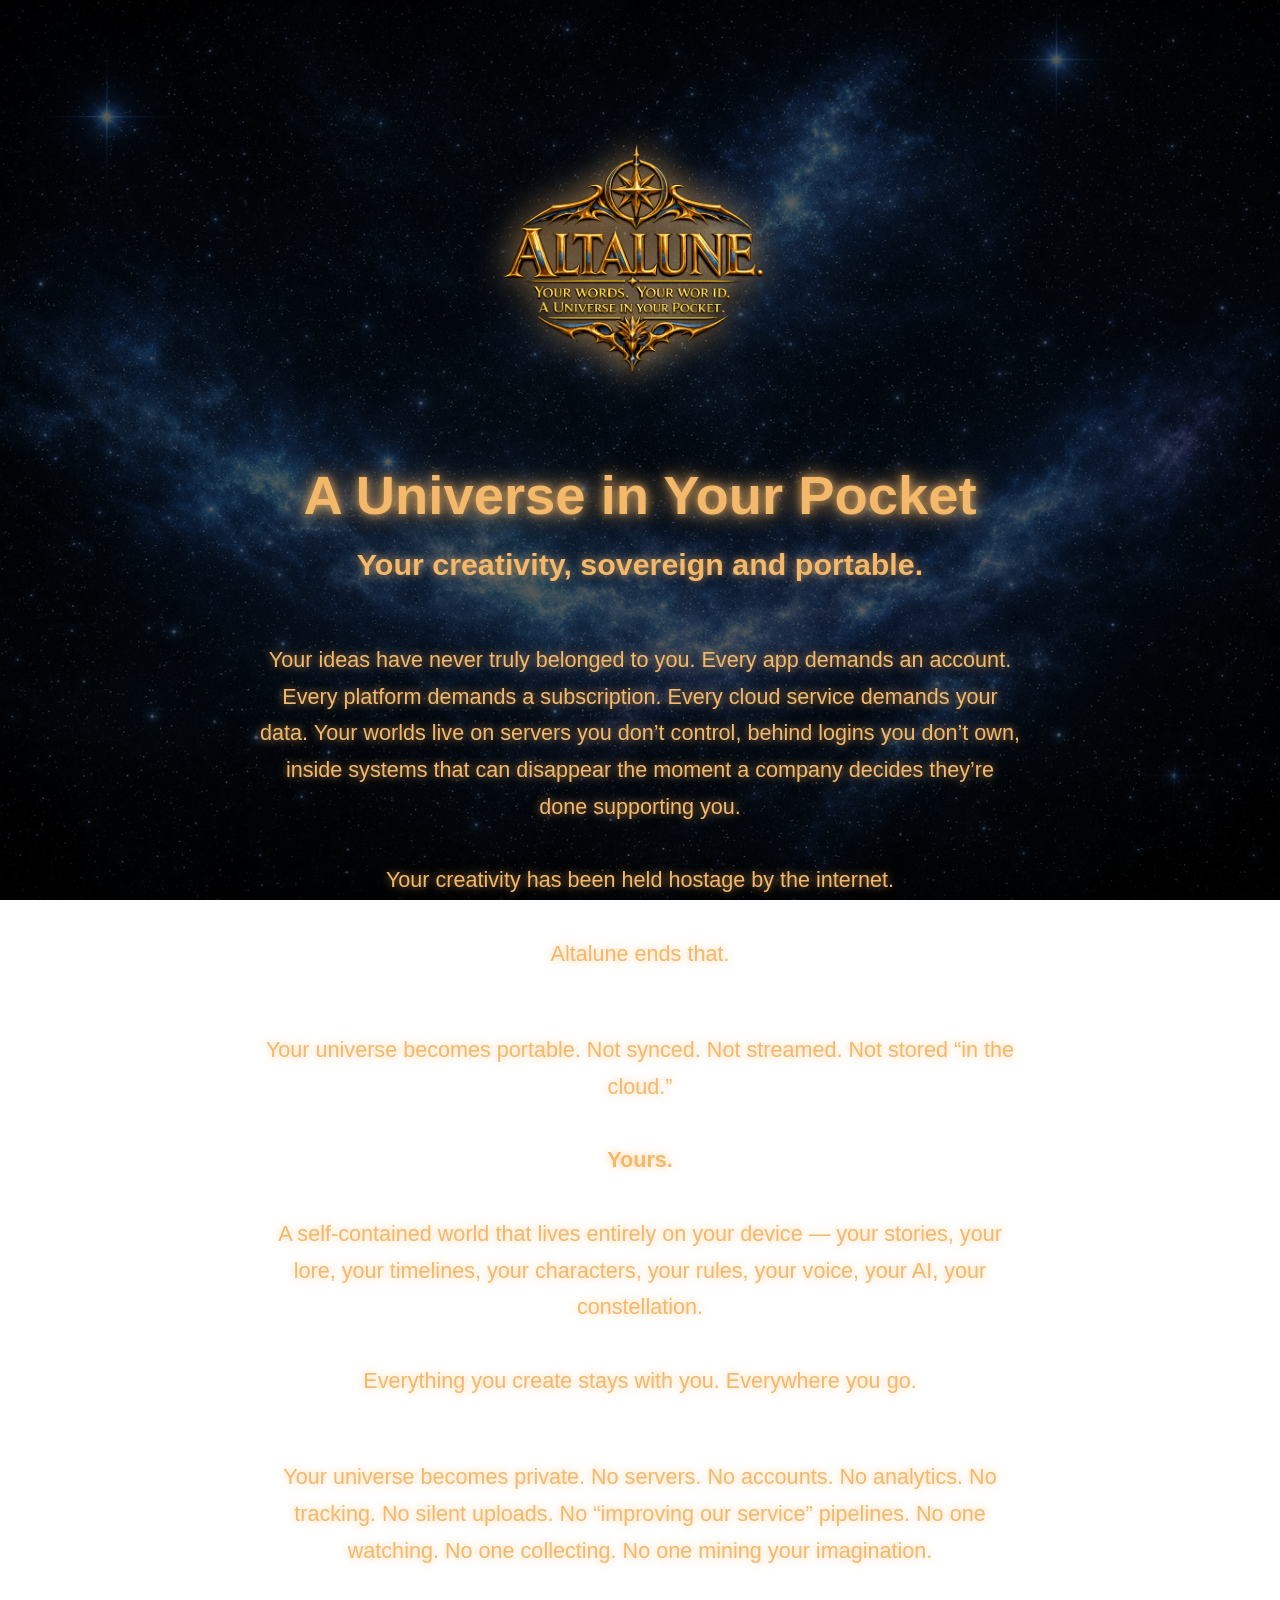
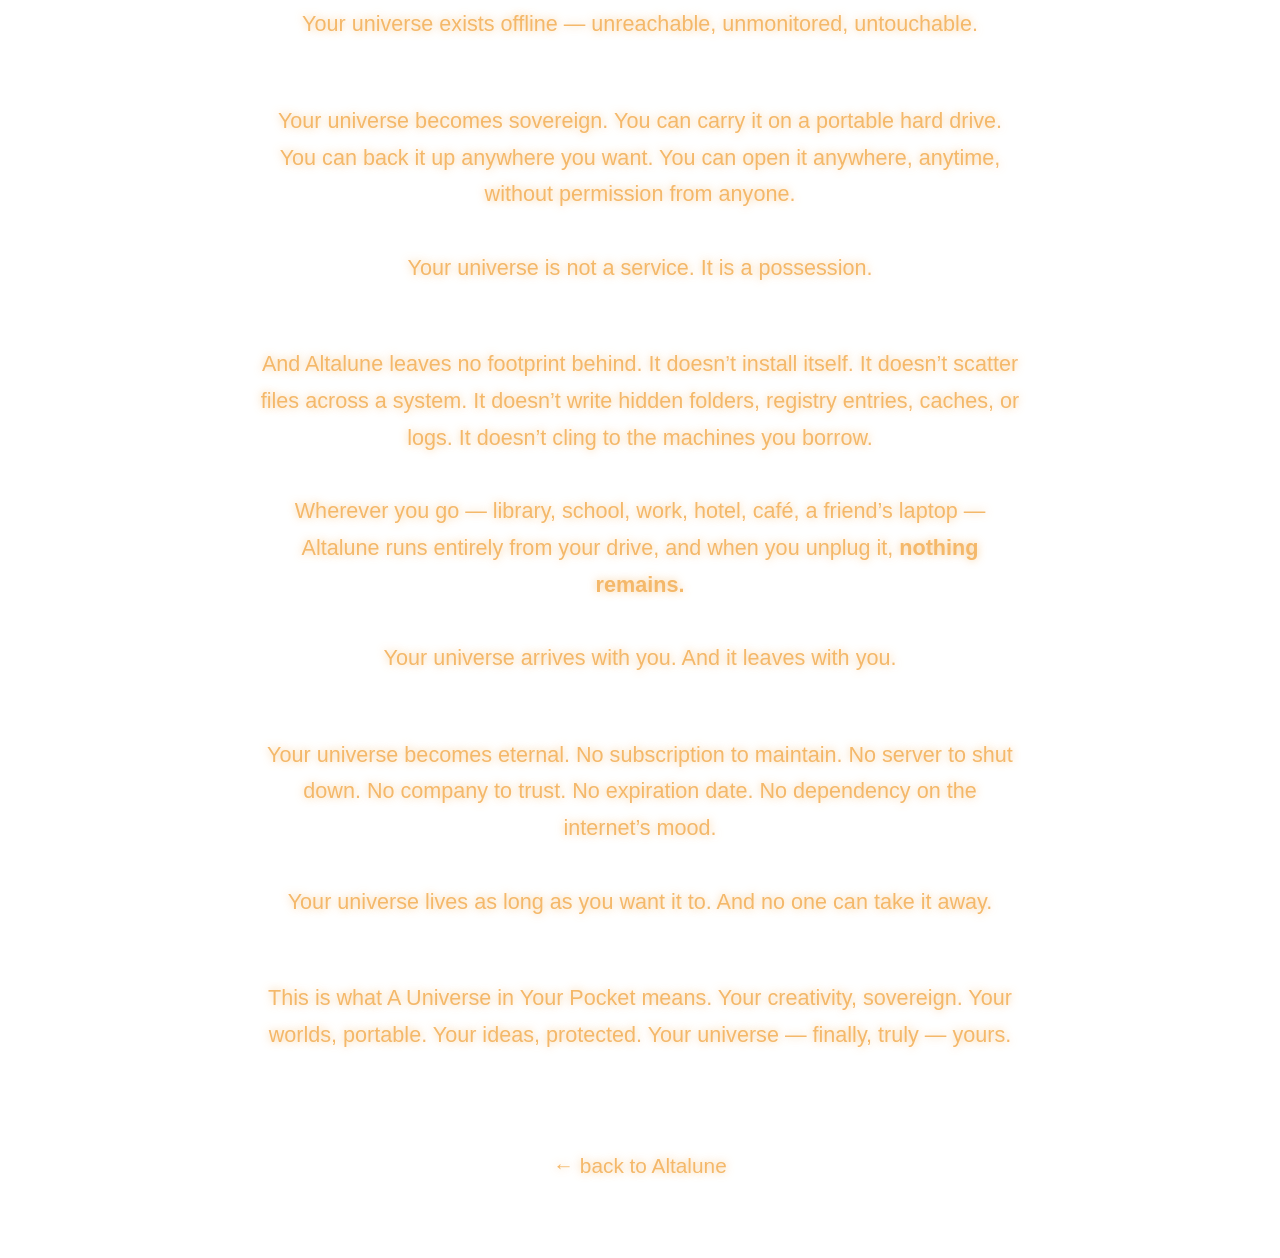
==== universe-in-your-pocket/index.html @ b6b68505 "Create index.html" ====
<!DOCTYPE html>
<html lang="en">
<head>
    <meta charset="UTF-8">
    <meta name="viewport" content="width=device-width, initial-scale=1.0">
    <title>A Universe in Your Pocket — Altalune</title>

    <style>
        :root {
            --bronze: #f4b86a;
            --bronze-deep: #d89a4f;
            --glow-outer: 0 0 22px rgba(244, 184, 106, 0.95);
            --glow-inner: 0 0 8px rgba(244, 184, 106, 0.75);
        }

        body {
            margin: 0;
            padding: 0;
            background: url("../assets/starfield.png") no-repeat center center fixed;
            background-size: cover;
            font-family: "Segoe UI", sans-serif;
            color: var(--bronze);
            text-align: center;
            overflow-x: hidden;
        }

        .overlay {
            position: fixed;
            top: 0;
            left: 0;
            width: 100%;
            height: 100%;
            background: rgba(0, 0, 0, 0.65);
            pointer-events: none;
            z-index: 1;
        }

        .container {
            position: relative;
            z-index: 2;
            max-width: 900px;
            margin: 0 auto;
            padding: 80px 20px;
        }

        .title {
            font-size: 3.4rem;
            font-weight: 700;
            margin-bottom: 20px;
            color: var(--bronze);
            text-shadow: var(--glow-outer), var(--glow-inner);
        }

        .subtitle {
            font-size: 1.9rem;
            font-weight: 600;
            margin-bottom: 60px;
            color: var(--bronze);
            text-shadow: var(--glow-inner);
        }

        .section {
            max-width: 760px;
            margin: 0 auto 60px;
            font-size: 1.35rem;
            line-height: 1.7;
            text-shadow: var(--glow-inner);
        }

        .logo {
            margin: 60px auto 80px;
            max-width: 360px;
            filter: drop-shadow(0 0 18px rgba(244, 184, 106, 0.8));
        }

        a.back {
            display: inline-block;
            margin-top: 40px;
            font-size: 1.3rem;
            color: var(--bronze);
            text-decoration: none;
            text-shadow: var(--glow-inner);
            transition: 0.3s ease;
        }

        a.back:hover {
            text-shadow: var(--glow-outer), var(--glow-inner);
            transform: scale(1.05);
        }
    </style>
</head>

<body>

    <div class="overlay"></div>

    <div class="container">

        <img src="../assets/logo only.png" alt="Altalune Logo" class="logo">

        <div class="title">A Universe in Your Pocket</div>
        <div class="subtitle">Your creativity, sovereign and portable.</div>

        <!-- PAIN -->
        <div class="section">
            Your ideas have never truly belonged to you.  
            Every app demands an account.  
            Every platform demands a subscription.  
            Every cloud service demands your data.  
            Your worlds live on servers you don’t control, behind logins you don’t own, inside systems that can disappear the moment a company decides they’re done supporting you.
            <br><br>
            Your creativity has been held hostage by the internet.
            <br><br>
            Altalune ends that.
        </div>

        <!-- PORTABILITY -->
        <div class="section">
            Your universe becomes portable.  
            Not synced.  
            Not streamed.  
            Not stored “in the cloud.”  
            <br><br>
            <strong>Yours.</strong>
            <br><br>
            A self‑contained world that lives entirely on your device —  
            your stories, your lore, your timelines, your characters, your rules, your voice, your AI, your constellation.
            <br><br>
            Everything you create stays with you.  
            Everywhere you go.
        </div>

        <!-- PRIVACY -->
        <div class="section">
            Your universe becomes private.  
            No servers.  
            No accounts.  
            No analytics.  
            No tracking.  
            No silent uploads.  
            No “improving our service” pipelines.  
            No one watching.  
            No one collecting.  
            No one mining your imagination.
            <br><br>
            Your universe exists offline — unreachable, unmonitored, untouchable.
        </div>

        <!-- SOVEREIGNTY -->
        <div class="section">
            Your universe becomes sovereign.  
            You can carry it on a portable hard drive.  
            You can back it up anywhere you want.  
            You can open it anywhere, anytime, without permission from anyone.
            <br><br>
            Your universe is not a service.  
            It is a possession.
        </div>

        <!-- NO FOOTPRINT -->
        <div class="section">
            And Altalune leaves no footprint behind.  
            It doesn’t install itself.  
            It doesn’t scatter files across a system.  
            It doesn’t write hidden folders, registry entries, caches, or logs.  
            It doesn’t cling to the machines you borrow.
            <br><br>
            Wherever you go — library, school, work, hotel, café, a friend’s laptop —  
            Altalune runs entirely from your drive,  
            and when you unplug it,  
            <strong>nothing remains.</strong>
            <br><br>
            Your universe arrives with you.  
            And it leaves with you.
        </div>

        <!-- ETERNAL -->
        <div class="section">
            Your universe becomes eternal.  
            No subscription to maintain.  
            No server to shut down.  
            No company to trust.  
            No expiration date.  
            No dependency on the internet’s mood.
            <br><br>
            Your universe lives as long as you want it to.  
            And no one can take it away.
        </div>

        <!-- CLOSING -->
        <div class="section">
            This is what A Universe in Your Pocket means.  
            Your creativity, sovereign.  
            Your worlds, portable.  
            Your ideas, protected.  
            Your universe — finally, truly — yours.
        </div>

        <a href="/" class="back">← back to Altalune</a>

    </div>

</body>
</html>
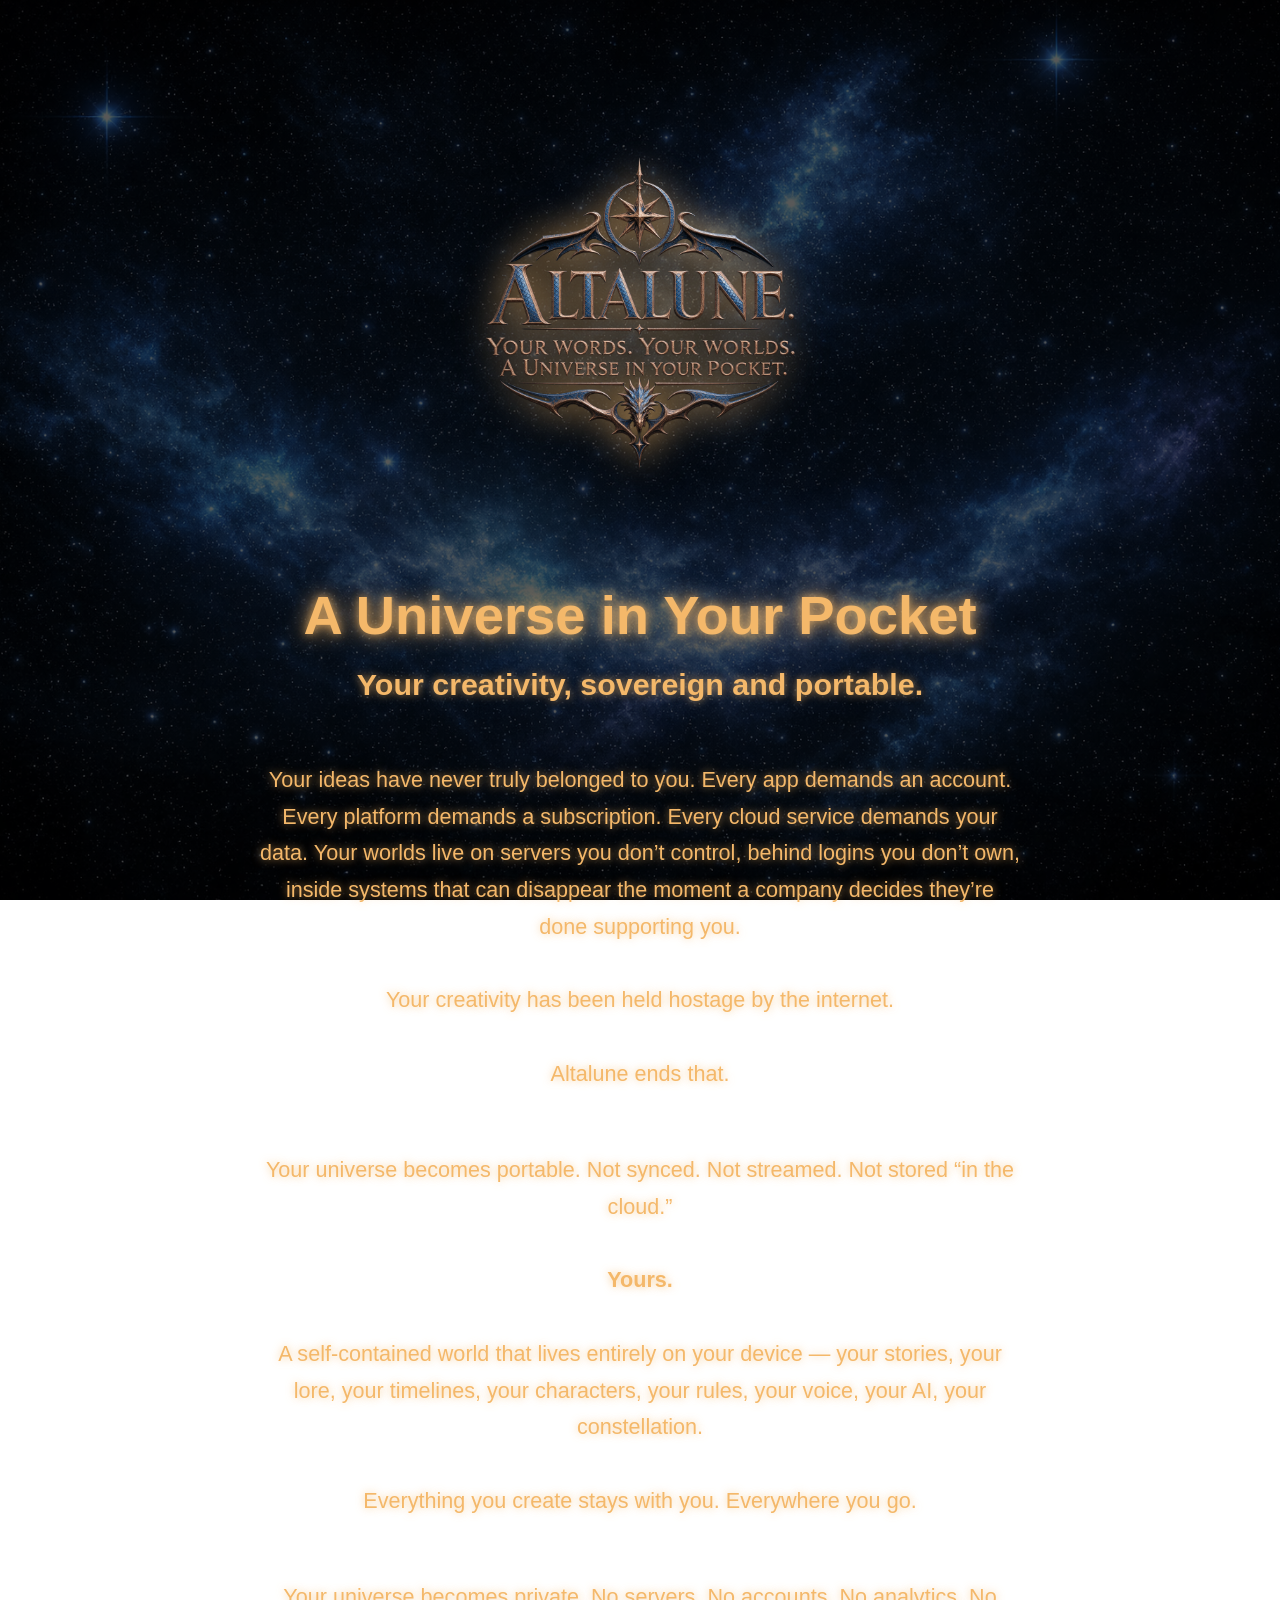
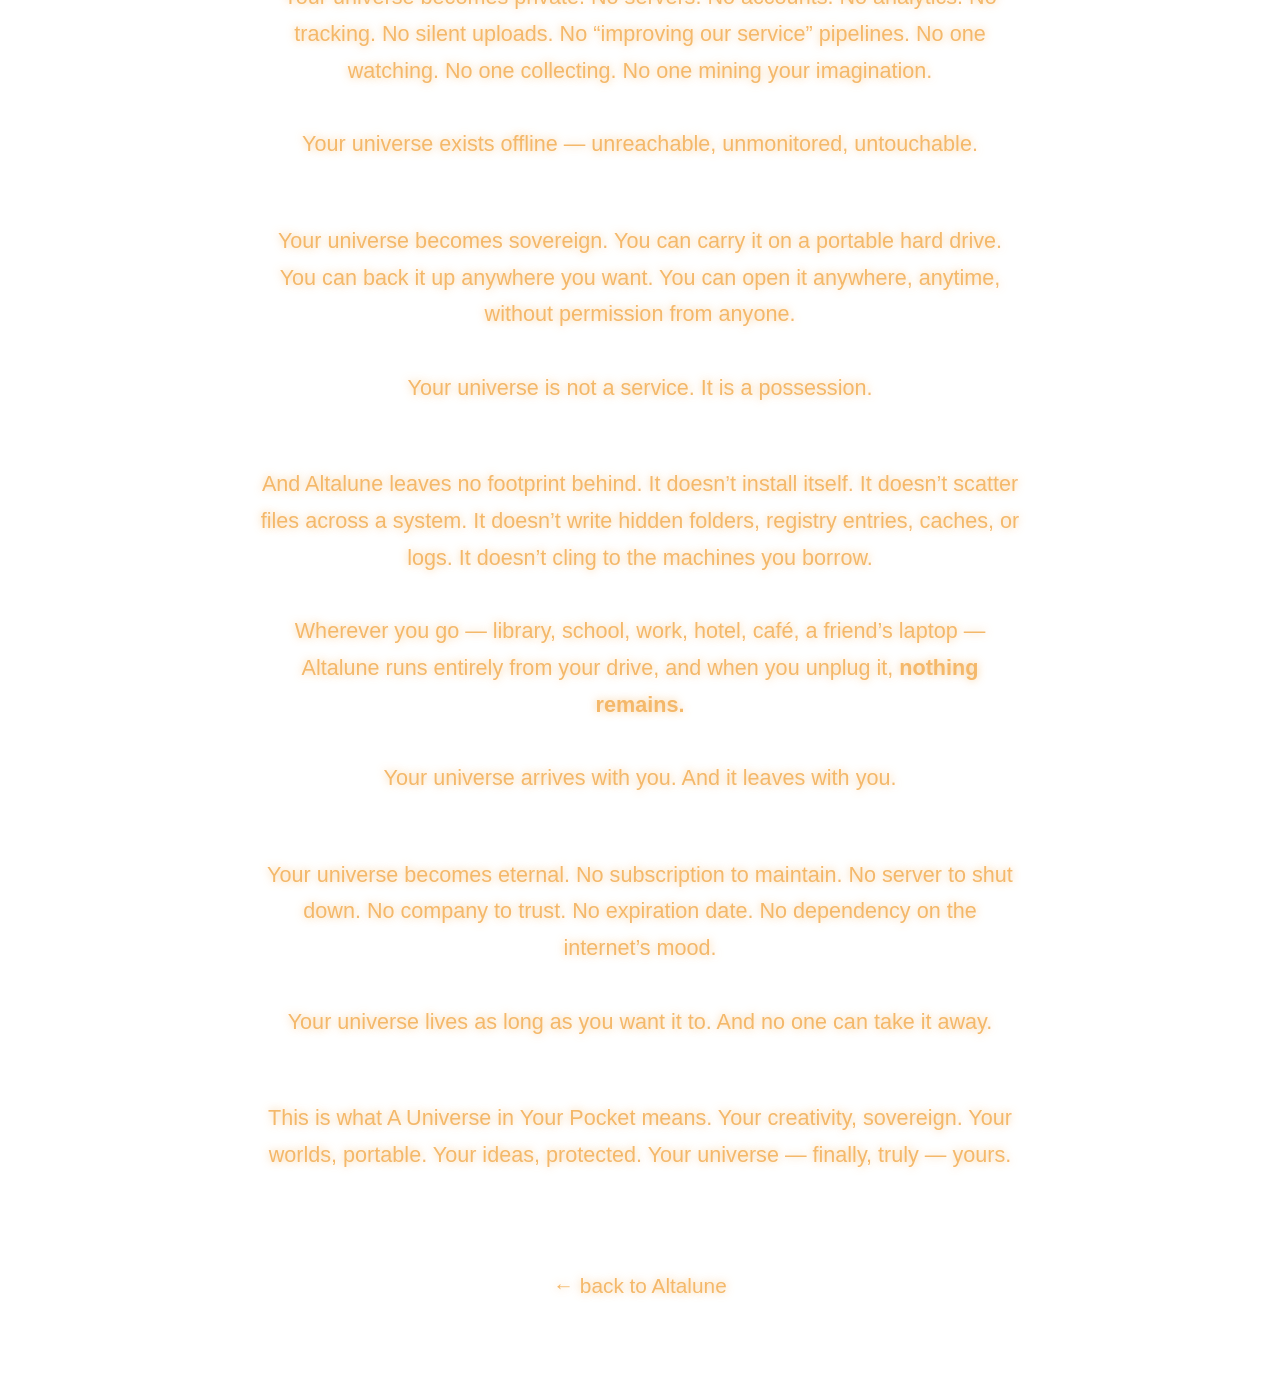
==== commit a019b66f: "Fix gate layout sizing/position and repair page asset links" ====
--- a/universe-in-your-pocket/index.html
+++ b/universe-in-your-pocket/index.html
@@ -96,7 +96,7 @@
 
     <div class="container">
 
-        <img src="../assets/logo only.png" alt="Altalune Logo" class="logo">
+        <img src="../assets/altalue logo.png" alt="Altalune Logo" class="logo">
 
         <div class="title">A Universe in Your Pocket</div>
         <div class="subtitle">Your creativity, sovereign and portable.</div>
@@ -196,7 +196,7 @@
             Your universe — finally, truly — yours.
         </div>
 
-        <a href="/" class="back">← back to Altalune</a>
+        <a href="../index.html" class="back">← back to Altalune</a>
 
     </div>
 
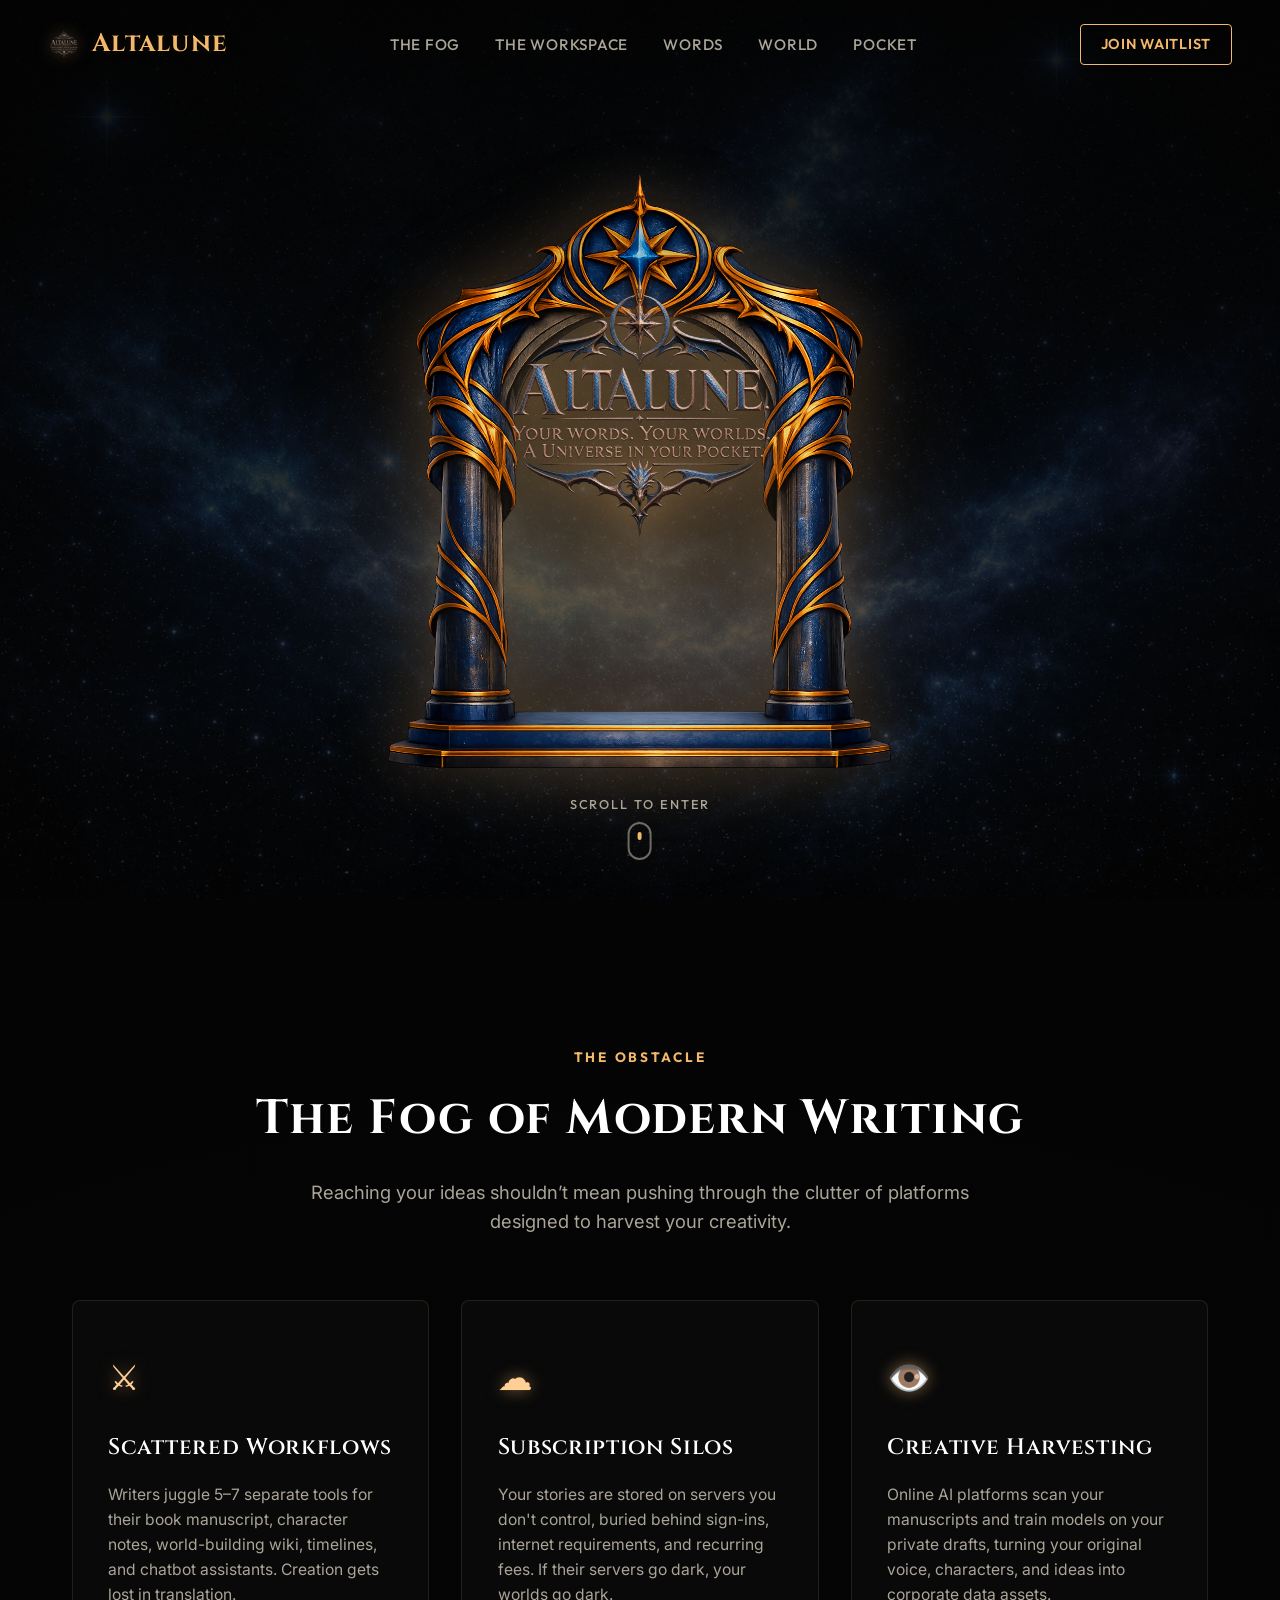
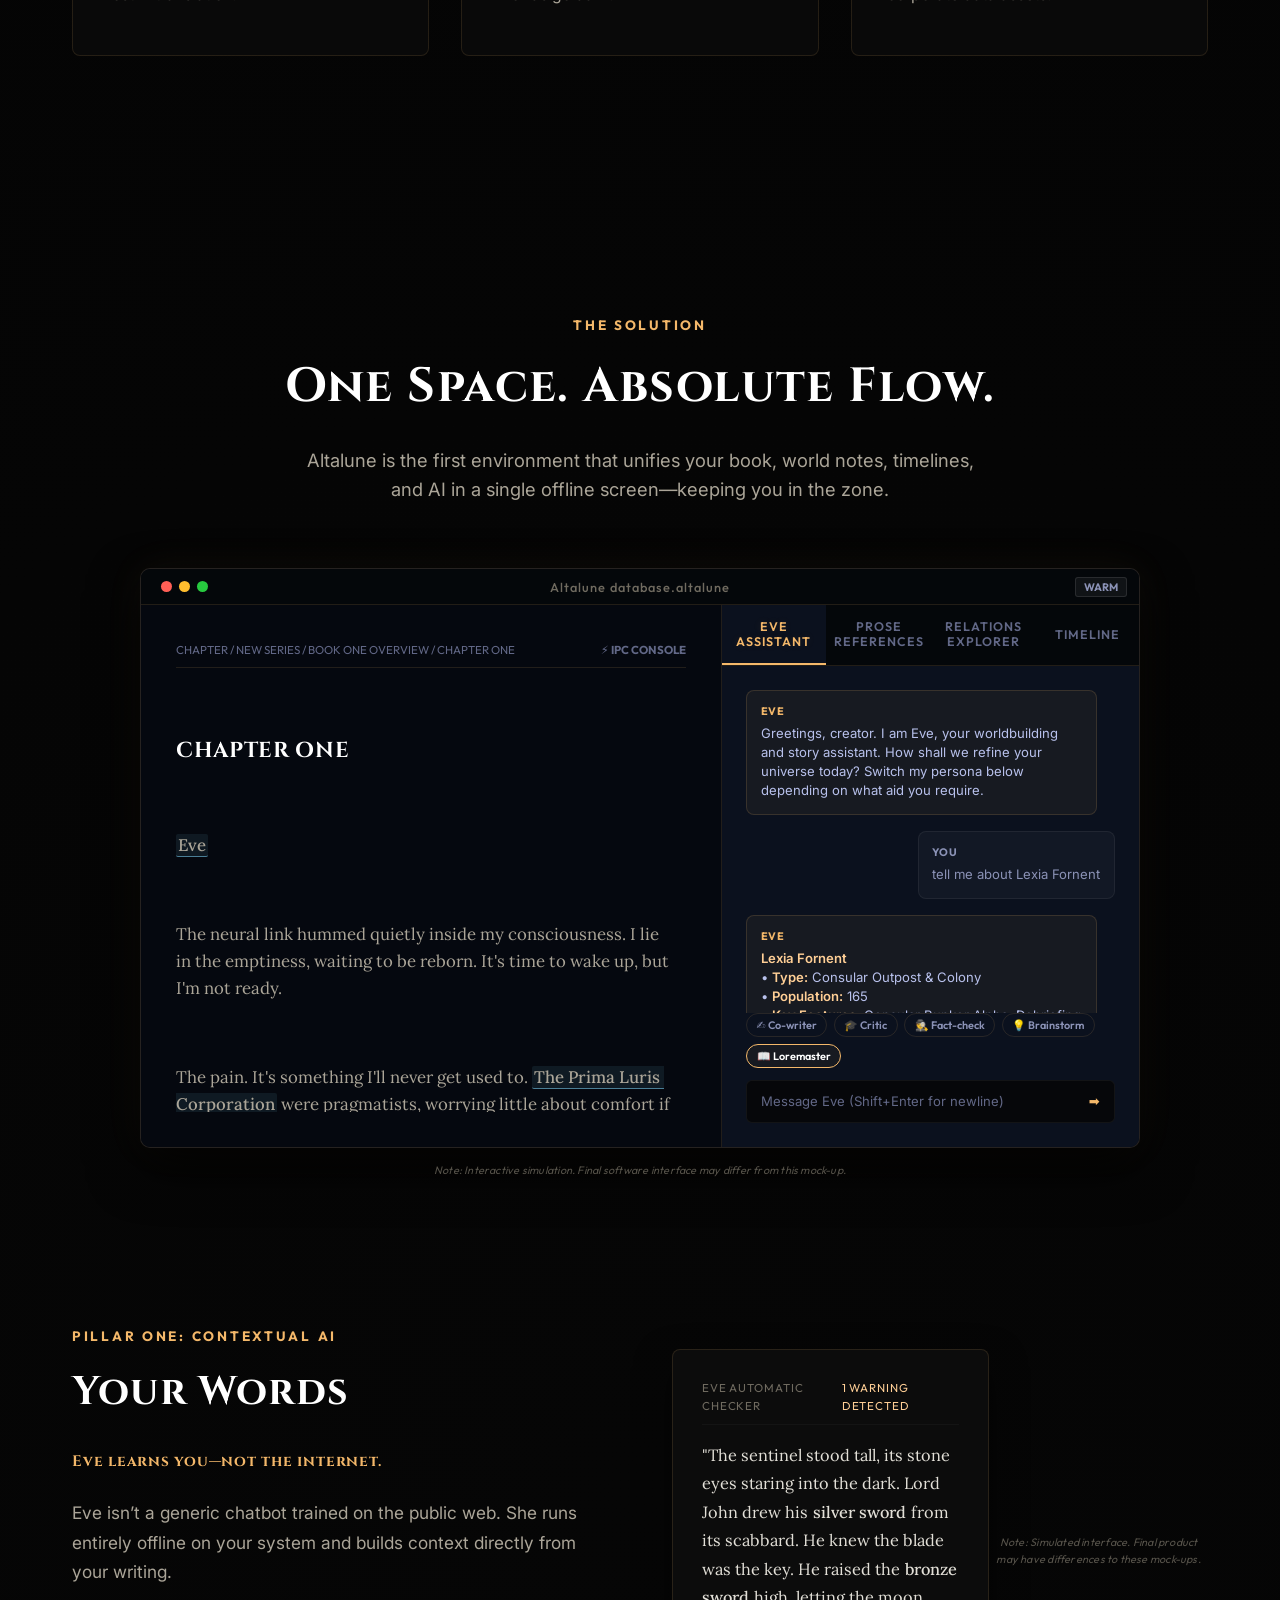
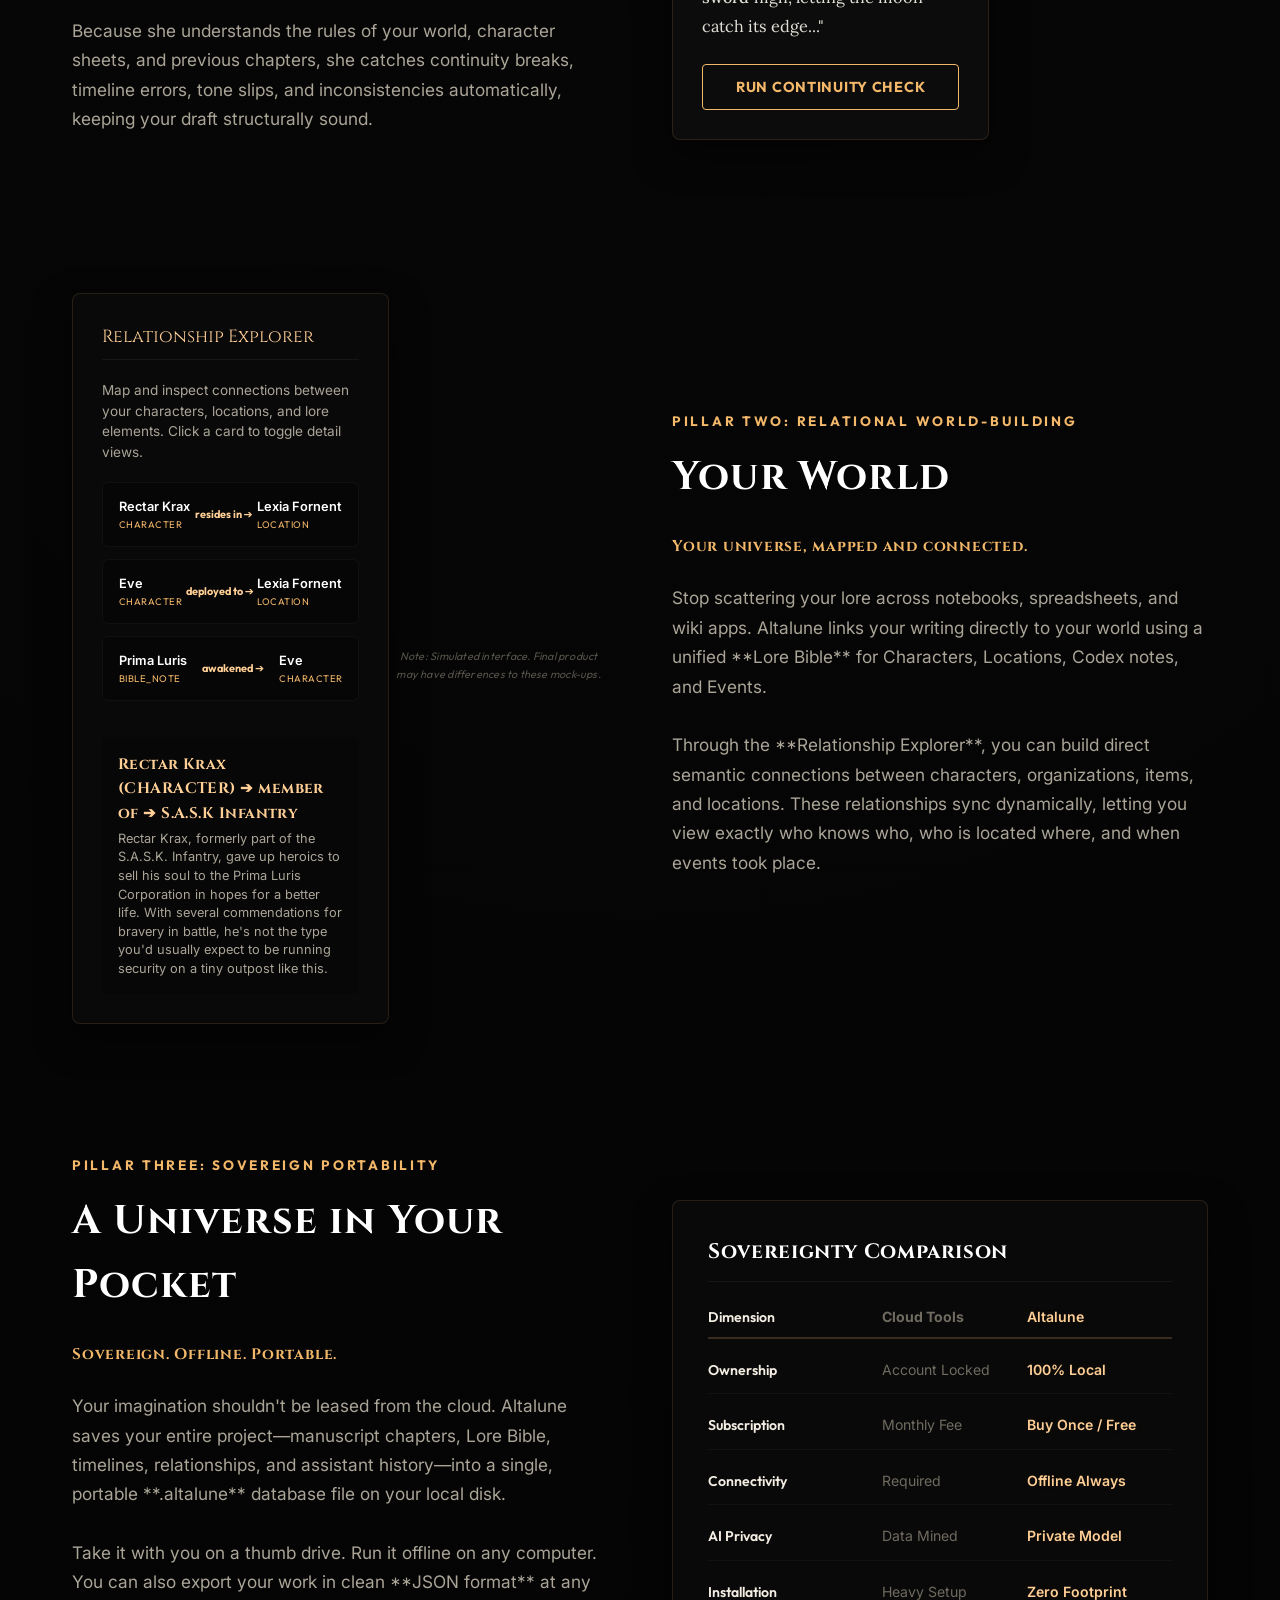
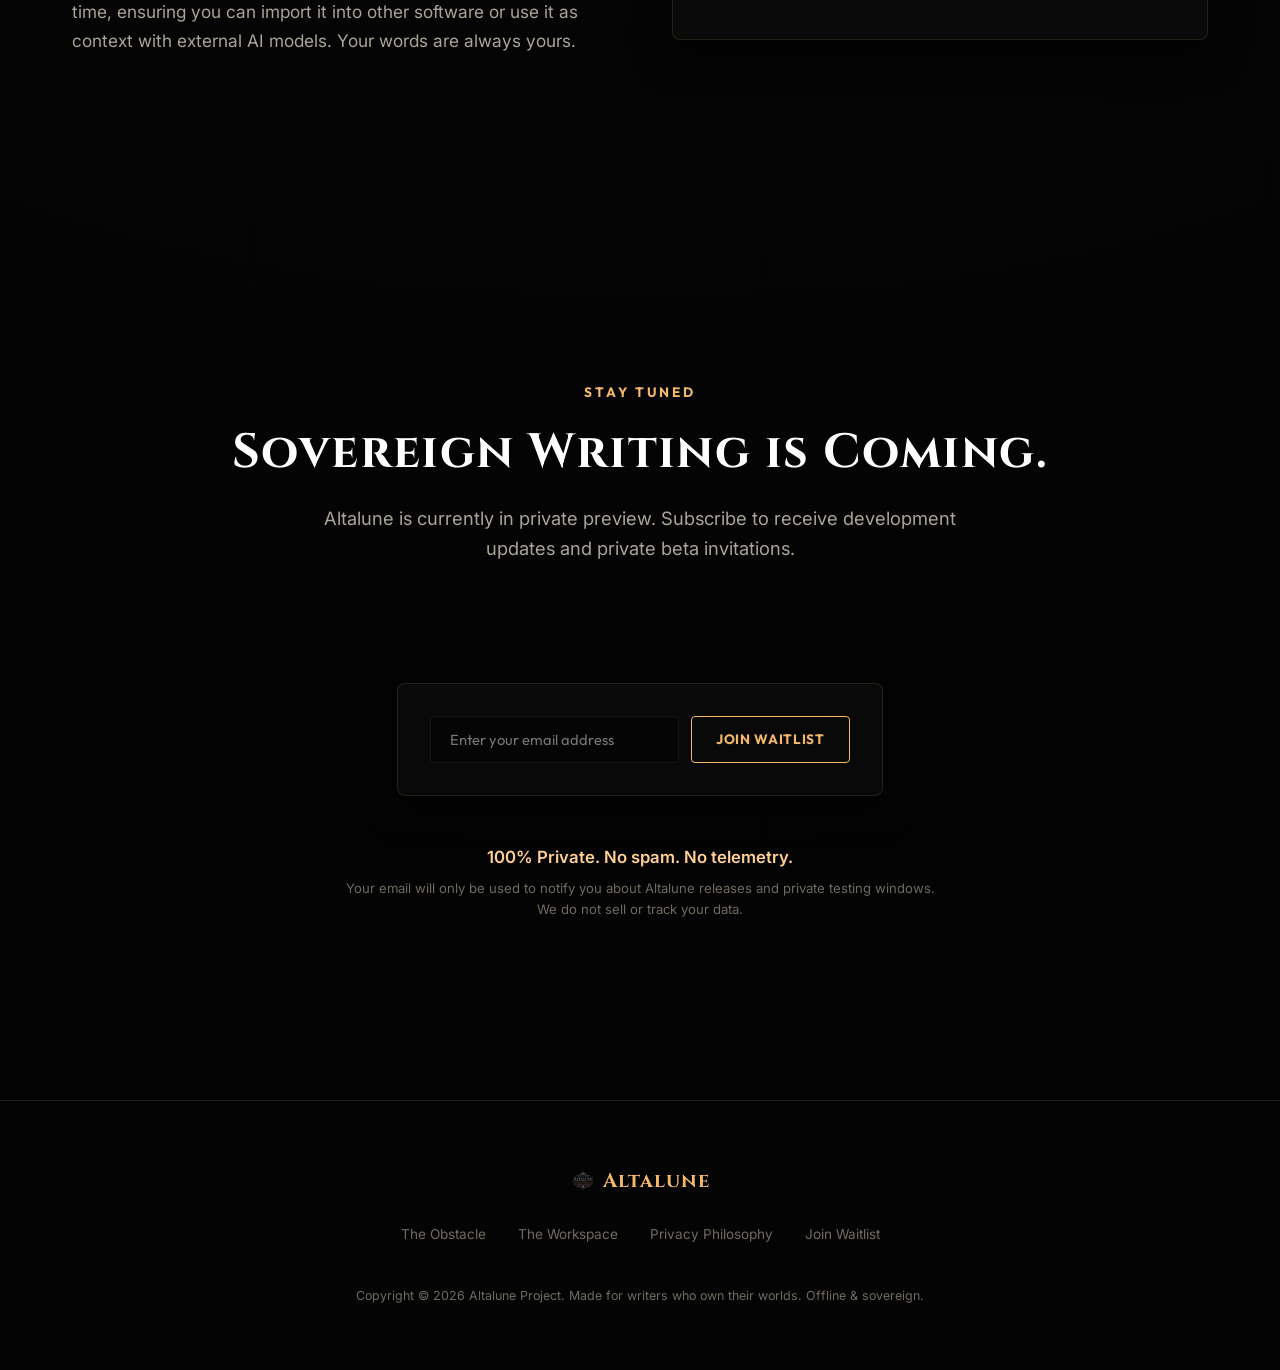
==== commit b1c8bbb8: "total re-design of website I did a total re-design of the website, using Antigravity to help me desi" ====
--- a/universe-in-your-pocket/index.html
+++ b/universe-in-your-pocket/index.html
@@ -3,202 +3,12 @@
 <head>
     <meta charset="UTF-8">
     <meta name="viewport" content="width=device-width, initial-scale=1.0">
-    <title>A Universe in Your Pocket — Altalune</title>
-
-    <style>
-        :root {
-            --bronze: #f4b86a;
-            --bronze-deep: #d89a4f;
-            --glow-outer: 0 0 22px rgba(244, 184, 106, 0.95);
-            --glow-inner: 0 0 8px rgba(244, 184, 106, 0.75);
-        }
-
-        body {
-            margin: 0;
-            padding: 0;
-            background: url("../assets/starfield.png") no-repeat center center fixed;
-            background-size: cover;
-            font-family: "Segoe UI", sans-serif;
-            color: var(--bronze);
-            text-align: center;
-            overflow-x: hidden;
-        }
-
-        .overlay {
-            position: fixed;
-            top: 0;
-            left: 0;
-            width: 100%;
-            height: 100%;
-            background: rgba(0, 0, 0, 0.65);
-            pointer-events: none;
-            z-index: 1;
-        }
-
-        .container {
-            position: relative;
-            z-index: 2;
-            max-width: 900px;
-            margin: 0 auto;
-            padding: 80px 20px;
-        }
-
-        .title {
-            font-size: 3.4rem;
-            font-weight: 700;
-            margin-bottom: 20px;
-            color: var(--bronze);
-            text-shadow: var(--glow-outer), var(--glow-inner);
-        }
-
-        .subtitle {
-            font-size: 1.9rem;
-            font-weight: 600;
-            margin-bottom: 60px;
-            color: var(--bronze);
-            text-shadow: var(--glow-inner);
-        }
-
-        .section {
-            max-width: 760px;
-            margin: 0 auto 60px;
-            font-size: 1.35rem;
-            line-height: 1.7;
-            text-shadow: var(--glow-inner);
-        }
-
-        .logo {
-            margin: 60px auto 80px;
-            max-width: 360px;
-            filter: drop-shadow(0 0 18px rgba(244, 184, 106, 0.8));
-        }
-
-        a.back {
-            display: inline-block;
-            margin-top: 40px;
-            font-size: 1.3rem;
-            color: var(--bronze);
-            text-decoration: none;
-            text-shadow: var(--glow-inner);
-            transition: 0.3s ease;
-        }
-
-        a.back:hover {
-            text-shadow: var(--glow-outer), var(--glow-inner);
-            transform: scale(1.05);
-        }
-    </style>
+    <title>Redirecting...</title>
+    <script>
+        window.location.replace("../index.html#pocket");
+    </script>
 </head>
-
 <body>
-
-    <div class="overlay"></div>
-
-    <div class="container">
-
-        <img src="../assets/altalue logo.png" alt="Altalune Logo" class="logo">
-
-        <div class="title">A Universe in Your Pocket</div>
-        <div class="subtitle">Your creativity, sovereign and portable.</div>
-
-        <!-- PAIN -->
-        <div class="section">
-            Your ideas have never truly belonged to you.  
-            Every app demands an account.  
-            Every platform demands a subscription.  
-            Every cloud service demands your data.  
-            Your worlds live on servers you don’t control, behind logins you don’t own, inside systems that can disappear the moment a company decides they’re done supporting you.
-            <br><br>
-            Your creativity has been held hostage by the internet.
-            <br><br>
-            Altalune ends that.
-        </div>
-
-        <!-- PORTABILITY -->
-        <div class="section">
-            Your universe becomes portable.  
-            Not synced.  
-            Not streamed.  
-            Not stored “in the cloud.”  
-            <br><br>
-            <strong>Yours.</strong>
-            <br><br>
-            A self‑contained world that lives entirely on your device —  
-            your stories, your lore, your timelines, your characters, your rules, your voice, your AI, your constellation.
-            <br><br>
-            Everything you create stays with you.  
-            Everywhere you go.
-        </div>
-
-        <!-- PRIVACY -->
-        <div class="section">
-            Your universe becomes private.  
-            No servers.  
-            No accounts.  
-            No analytics.  
-            No tracking.  
-            No silent uploads.  
-            No “improving our service” pipelines.  
-            No one watching.  
-            No one collecting.  
-            No one mining your imagination.
-            <br><br>
-            Your universe exists offline — unreachable, unmonitored, untouchable.
-        </div>
-
-        <!-- SOVEREIGNTY -->
-        <div class="section">
-            Your universe becomes sovereign.  
-            You can carry it on a portable hard drive.  
-            You can back it up anywhere you want.  
-            You can open it anywhere, anytime, without permission from anyone.
-            <br><br>
-            Your universe is not a service.  
-            It is a possession.
-        </div>
-
-        <!-- NO FOOTPRINT -->
-        <div class="section">
-            And Altalune leaves no footprint behind.  
-            It doesn’t install itself.  
-            It doesn’t scatter files across a system.  
-            It doesn’t write hidden folders, registry entries, caches, or logs.  
-            It doesn’t cling to the machines you borrow.
-            <br><br>
-            Wherever you go — library, school, work, hotel, café, a friend’s laptop —  
-            Altalune runs entirely from your drive,  
-            and when you unplug it,  
-            <strong>nothing remains.</strong>
-            <br><br>
-            Your universe arrives with you.  
-            And it leaves with you.
-        </div>
-
-        <!-- ETERNAL -->
-        <div class="section">
-            Your universe becomes eternal.  
-            No subscription to maintain.  
-            No server to shut down.  
-            No company to trust.  
-            No expiration date.  
-            No dependency on the internet’s mood.
-            <br><br>
-            Your universe lives as long as you want it to.  
-            And no one can take it away.
-        </div>
-
-        <!-- CLOSING -->
-        <div class="section">
-            This is what A Universe in Your Pocket means.  
-            Your creativity, sovereign.  
-            Your worlds, portable.  
-            Your ideas, protected.  
-            Your universe — finally, truly — yours.
-        </div>
-
-        <a href="../index.html" class="back">← back to Altalune</a>
-
-    </div>
-
+    <p>Redirecting to <a href="../index.html#pocket">Altalune — A Universe in Your Pocket</a>...</p>
 </body>
 </html>
